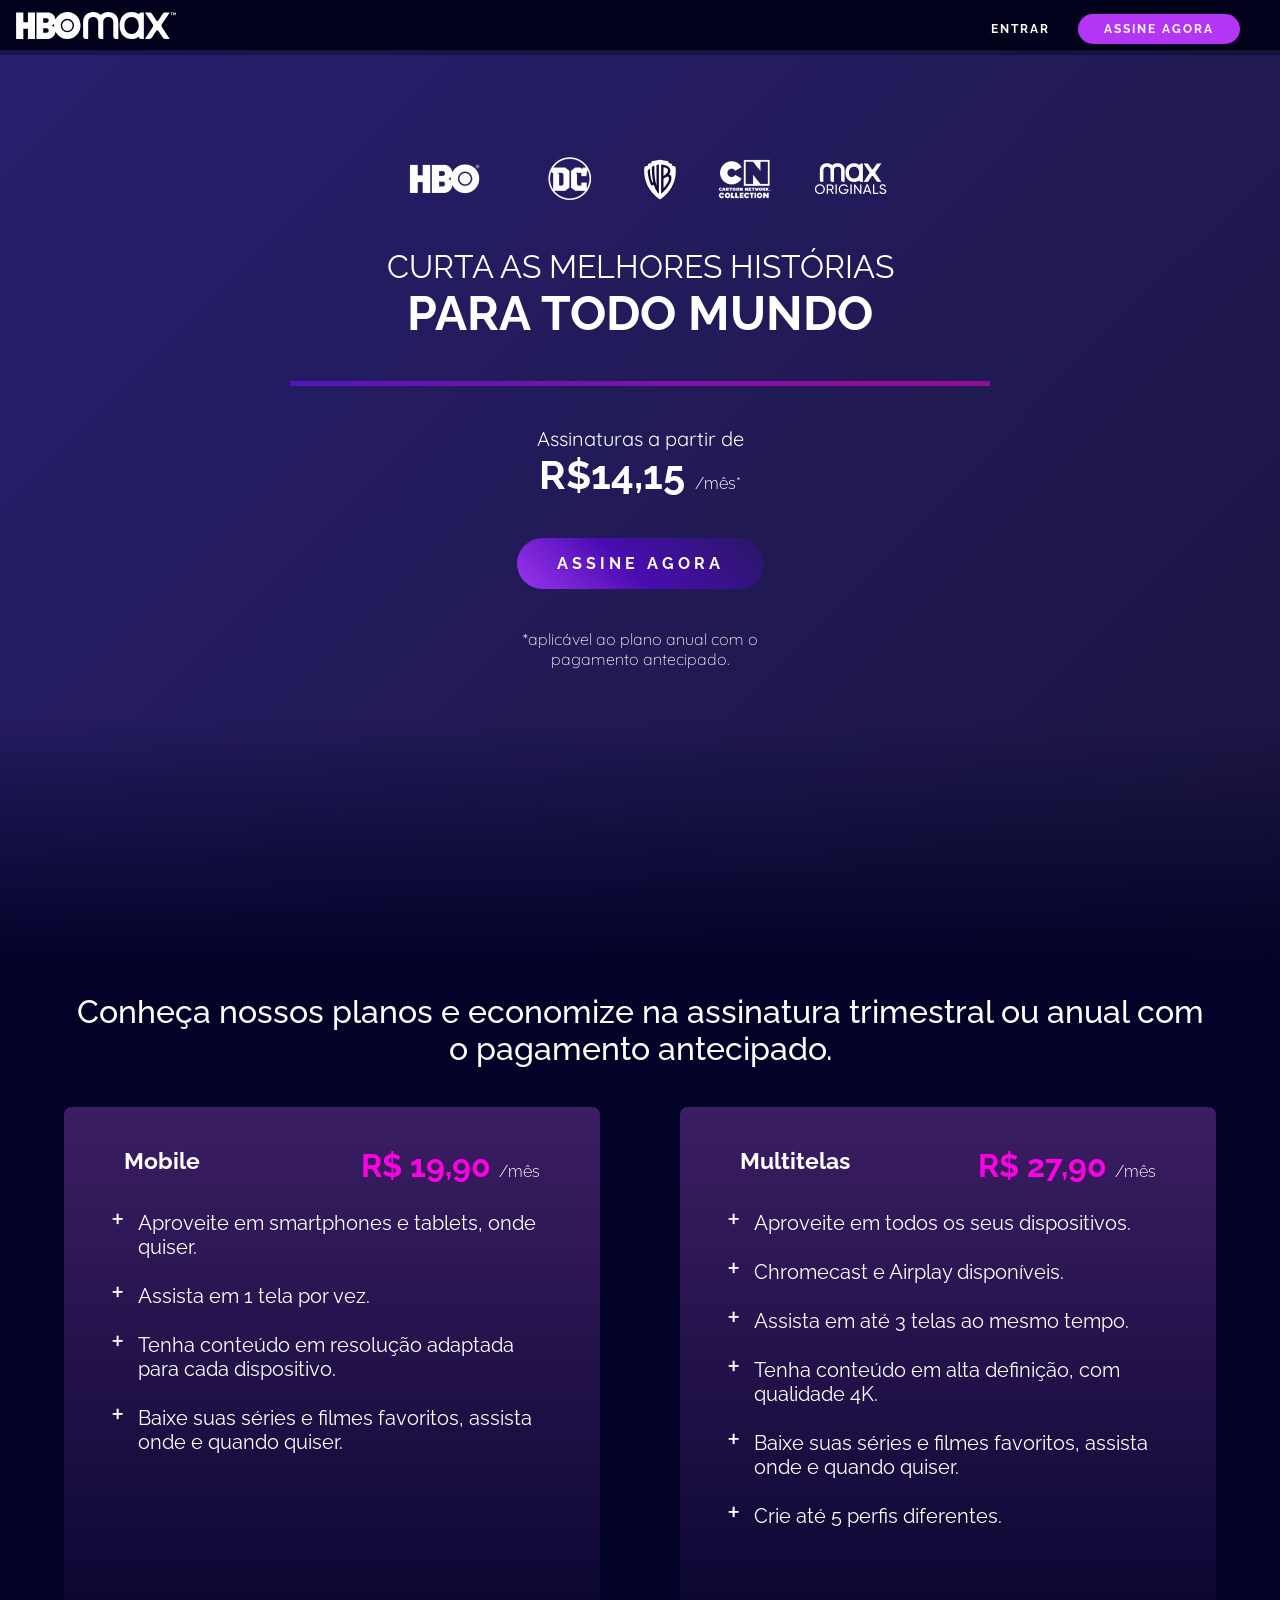
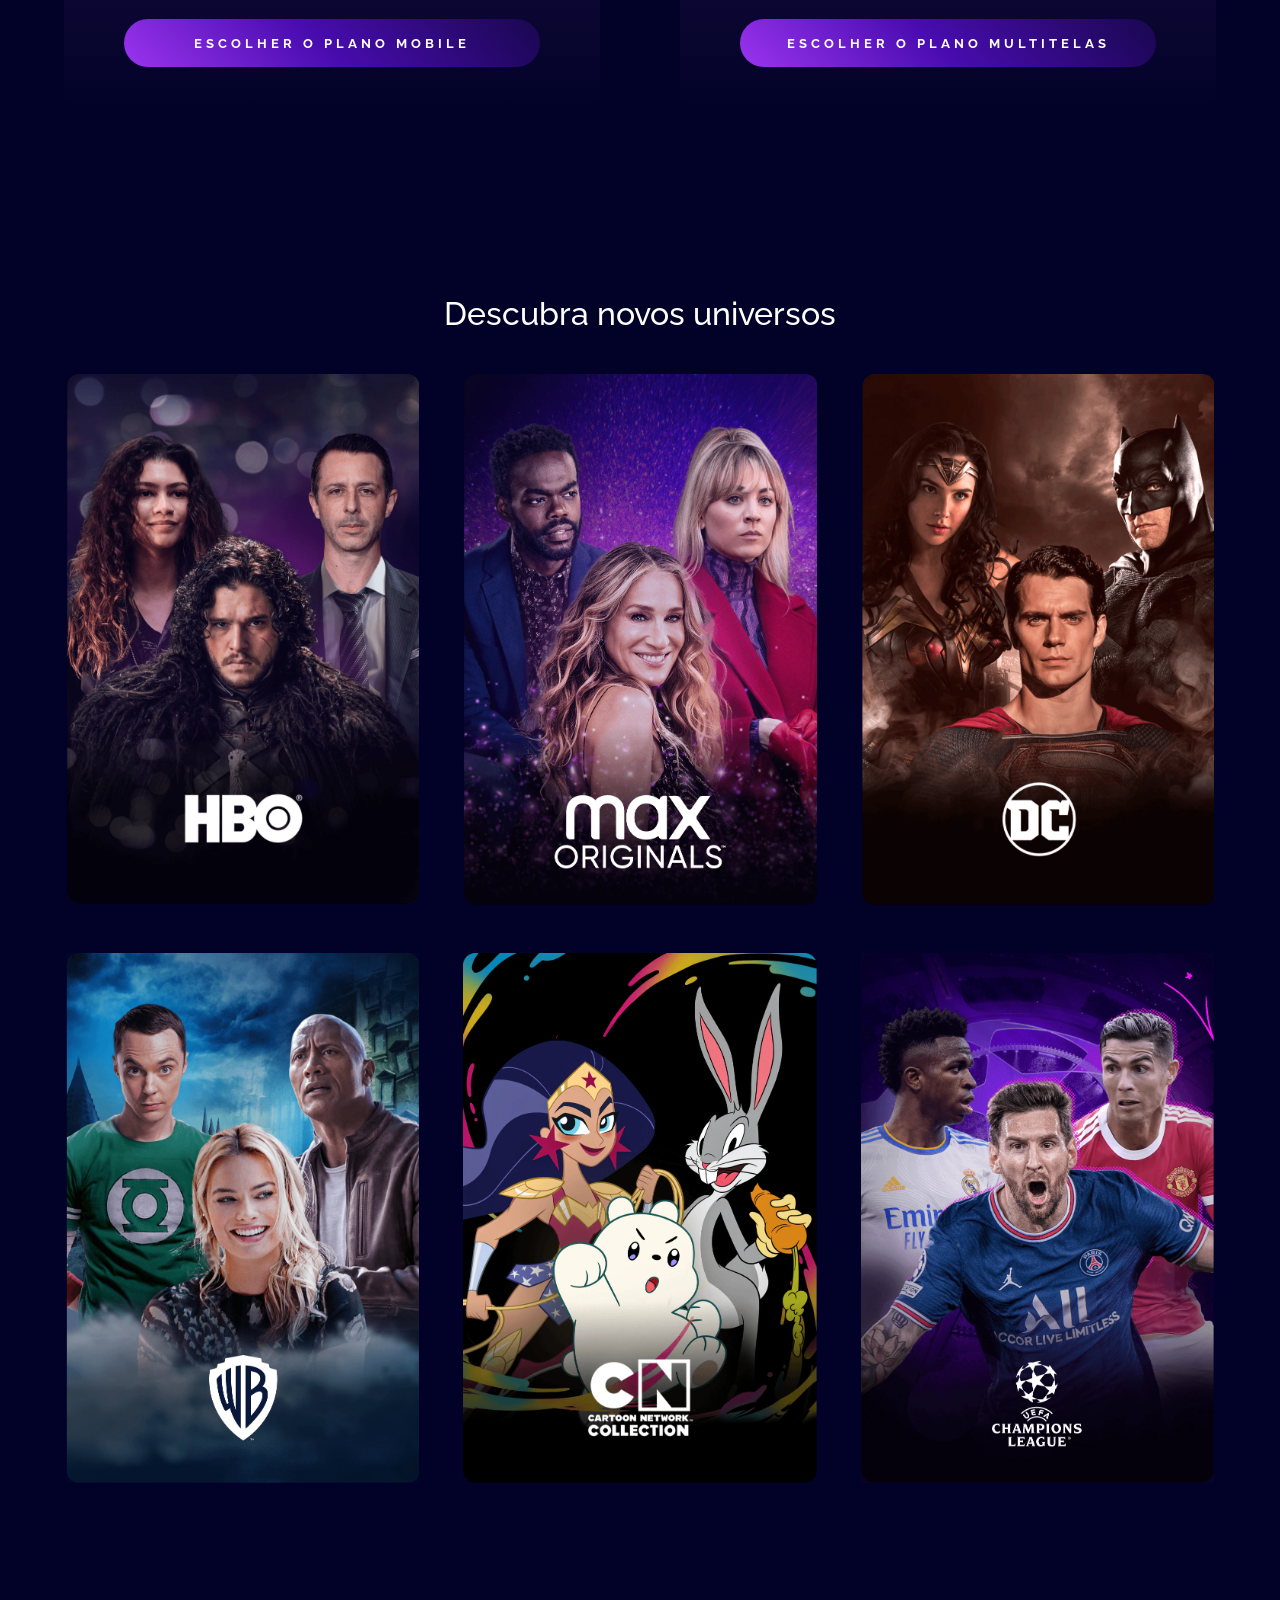
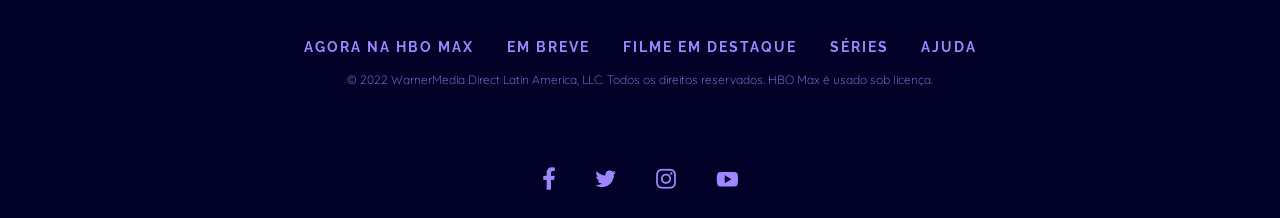
==== index.html @ a7c6635d "Initial commit" ====
<!DOCTYPE html>
<html lang="en">
  <head>
    <meta charset="UTF-8" />
    <meta http-equiv="X-UA-Compatible" content="IE=edge" />
    <meta name="viewport" content="width=device-width, initial-scale=1.0" />
    <link rel="stylesheet" href="/assets/global.css">
    <link rel="stylesheet" href="/assets/index.css" />
    <title>HBO Max</title>
  </head>
  <body>
    <nav class="menu">
      <a href="index.html" class="menu__logo">
        <img
          src="assets/images/hbo-logo.svg"
          alt="Logotipo HBOMax com o nome da marca"
          class="menu__logo-image"
        />
      </a>
      <div>
        <a href="signIn.html" class="menu__item">Entrar</a>
        <a href="#subscription" class="menu__item menu__item--button button">
          Assine Agora
        </a>
      </div>
    </nav>
    <header class="header">
      <div class="header__content">
        <div class="header__channels">
          <img class="header__channel" src="assets/images/hbo.png" alt="HBO" />
          <img class="header__channel" src="assets/images/dc.png" alt="DC" />
          <img
            class="header__channel"
            src="assets/images/wb.png"
            alt="Warner Bross"
          />
          <img
            class="header__channel"
            src="assets/images/cartoon-network_neutral.png"
            alt="Cartoon Network"
          />
          <img
            class="header__channel"
            src="assets/images/max_originals.png"
            alt="Max Originals"
          />
        </div>
        <h1 class="header__title">
          <span class="header__title--light">Curta as melhores histórias</span>
          Para todo mundo
        </h1>
        <div class="divider"></div>
        <div class="offer">
          <p>Assinaturas a partir de</p>
          <p class="offer__price">
            R$14,15 <span class="offer__price--small">/mês*</span>
          </p>
        </div>
        <a href="#subscription" class="button button--gradient header__button">
          Assine agora
        </a>
        <p class="text--small">
          *aplicável ao plano anual com o pagamento antecipado.
        </p>
      </div>
    </header>

    <main>
      <section id="subscription" class="subscription">
        <div class="container">
          <h2 class="title">
            Conheça nossos planos e economize na assinatura trimestral ou anual
            com o pagamento antecipado.
          </h2>
          <div class="subscription__plans">
            <div class="subscription__card">
              <div>
                <div class="subscription__plan">
                  <h3>Mobile</h3>
                  <p class="subscription__price">
                    R$ 19,90 <span class="text--small">/mês</span>
                  </p>
                </div>

                <ul class="subscription__goals">
                  <li class="subscription__description">
                    Aproveite em smartphones e tablets, onde quiser.
                  </li>
                  <li class="subscription__description">
                    Assista em 1 tela por vez.
                  </li>
                  <li class="subscription__description">
                    Tenha conteúdo em resolução adaptada para cada dispositivo.
                  </li>
                  <li class="subscription__description">
                    Baixe suas séries e filmes favoritos, assista onde e quando
                    quiser.
                  </li>
                </ul>
              </div>
              <button class="button button--gradient">
                Escolher o Plano Mobile
              </button>
            </div>

            <div class="subscription__card">
              <div>
                <div class="subscription__plan">
                  <h3>Multitelas</h3>
                  <p class="subscription__price">
                    R$ 27,90 <span class="text--small">/mês</span>
                  </p>
                </div>

                <ul>
                  <li class="subscription__description">
                    Aproveite em todos os seus dispositivos.
                  </li>
                  <li class="subscription__description">
                    Chromecast e Airplay disponíveis.
                  </li>
                  <li class="subscription__description">
                    Assista em até 3 telas ao mesmo tempo.
                  </li>
                  <li class="subscription__description">
                    Tenha conteúdo em alta definição, com qualidade 4K.
                  </li>
                  <li class="subscription__description">
                    Baixe suas séries e filmes favoritos, assista onde e quando
                    quiser.
                  </li>
                  <li class="subscription__description">
                    Crie até 5 perfis diferentes.
                  </li>
                </ul>
              </div>
              <button class="button button--gradient">
                Escolher o Plano Multitelas
              </button>
            </div>
          </div>
        </div>
      </section>

      <section id="contents" class="contents container">
        <h2 class="title">Descubra novos universos</h2>
        <div class="contents__container">
          <div class="contents__card">
            <img
              class="contents__image"
              src="assets/images/hbo-default_0.webp"
              alt="HBO"
            />
          </div>
          <div class="contents__card">
            <img
              class="contents__image"
              src="assets/images/MAX-Default.webp"
              alt="Max Originals"
            />
          </div>
          <div class="contents__card">
            <img
              class="contents__image"
              src="assets/images/DC_Default.webp"
              alt="DC"
            />
          </div>
          <div class="contents__card">
            <img
              class="contents__image"
              src="assets/images/WB-Default.webp"
              alt="Warner Bross"
            />
          </div>
          <div class="contents__card">
            <img
              class="contents__image"
              src="assets/images/CN-Default.webp"
              alt="Cartoon Network"
            />
          </div>
          <div class="contents__card">
            <img
              class="contents__image"
              src="assets/images/UCL-Default.webp"
              alt="UEFA Champions League"
            />
          </div>
        </div>
      </section>
    </main>

    <footer class="footer container">
      <div>
        <a class="footer__link" href="https://www.hbomax.com/br/pt/sitemap">
          Agora na HBO Max
        </a>
        <a class="footer__link" href="https://www.hbomax.com/br/pt/coming-soon">
          Em breve
        </a>
        <a class="footer__link" href="https://www.hbomax.com/br/pt/feature">
          Filme em destaque
        </a>
        <a class="footer__link" href="https://www.hbomax.com/br/pt/series"
          >Séries</a
        >
        <a class="footer__link" href="https://help.hbomax.com/br">Ajuda</a>
      </div>
      <p class="text--small footer__legal">
        © 2022 WarnerMedia Direct Latin America, LLC. Todos os direitos
        reservados. HBO Max é usado sob licença.
      </p>
      <div class="footer__social">
        <a
          href="https://www.facebook.com/HBOMaxBr/"
          class="footer__social-link"
        >
          <img src="assets/images/fb_0.png" alt="Facebook" />
        </a>
        <a href="https://twitter.com/HBOMaxBR" class="footer__social-link">
          <img src="assets/images/twitter_0.png" alt="Twitter" />
        </a>
        <a
          href="https://www.instagram.com/hbomaxbr/"
          class="footer__social-link"
        >
          <img src="assets/images/instagram_0.png" alt="Instagram" />
        </a>
        <a
          href="https://www.youtube.com/c/hbomaxbr"
          class="footer__social-link"
        >
          <img src="assets/images/youtube_0.png" alt="Youtube" />
        </a>
      </div>
    </footer>
  </body>
</html>
---- assets/global.css ----
@import url("https://fonts.googleapis.com/css2?family=Raleway:wght@300;400;500;600;700&display=swap");
@import url("https://fonts.googleapis.com/css2?family=Quicksand:wght@300;400;700&display=swap");

:root {
  --primary-color: #020228;
  --secondary-color: #ff00e5;
  --tertiary-color: #b535f6;
  --btn-bg-color-gradient: linear-gradient(
    45deg,
    #9b34ef 0%,
    #490cb0 20%,
    transparent 50%
  );
  --btn-link-bg-color: #fff;
  --btn-link-color: #000;
  --card-bg-color: linear-gradient(0deg, transparent, #3b1e63);
  --divider-bg-color: linear-gradient(
    90deg,
    #5516ba,
    rgba(255, 0, 229, 0.5) 80%
  );
  --nav-bg-color: rgba(0, 0, 0, 0.3);
  --text-color: #fff;
  --link-color: #9e86ff;
  --form-bg-color: rgba(211, 211, 211, 0.06);
  --form-field-bg-color: rgba(0, 0, 0, 0.2);
  --form-field-border: 1px solid rgba(255, 255, 255, 0.7);
  --form-field-placeholder: rgba(255, 255, 255, 0.7);
  --form-field-error: rgb(255, 76, 76);

  scroll-behavior: smooth;
}

* {
  font-family: "Raleway", sans-serif;
  box-sizing: border-box;
  margin: 0;
  padding: 0;
}

body {
  background-color: var(--primary-color);
  color: var(--text-color);
}

p {
  font-family: "Quicksand", sans-serif;
}

section {
  scroll-margin-top: 80px;
}

.text--small {
  font-size: 1rem;
  font-weight: 300;
}

/* Buttons */

.button {
  padding: 16px 40px;
  background-color: var(--tertiary-color);
  border-radius: 500px;
  font-weight: 700;
  color: var(--text-color);
  text-transform: uppercase;
  text-decoration: none;
  letter-spacing: 4px;
  border: none;
  cursor: pointer;
}

.button.button--gradient {
  background: var(--btn-bg-color-gradient);
  outline: 3px solid transparent;
  transition: background 1s, outline 1s, transform 1s;
  background-size: 250%;
}

.button.button--gradient:hover {
  background-color: transparent;
  background-position: 100%;
  outline: 2px solid var(--secondary-color);
  transform: scale(1.05);
}

/* Navbar */

.menu {
  width: 100%;
  padding: 12px 16px;
  position: fixed;
  top: 0;
  display: flex;
  justify-content: space-between;
  align-items: center;
  background: var(--nav-bg-color);
  z-index: 1;
}

.menu__logo {
  max-width: 160px;
}

.menu__logo-image {
  width: 100%;
}

.menu__item {
  margin-right: 24px;
  font-weight: 700;
  font-size: 0.75rem;
  color: var(--text-color);
  text-decoration: none;
  text-transform: uppercase;
  letter-spacing: 2px;
}

.menu__item--button {
  padding: 8px 26px;
  transition: background 1s, color 1s;
}

.menu__item--button:hover {
  background-color: var(--btn-link-bg-color);
  color: var(--btn-link-color);
}

/* Container */

.container {
  max-width: 1200px;
  margin: auto;
  padding: 24px;
  text-align: center;
}

/* Footer */

.footer__link {
  font-family: "Raleway", sans-serif;
  font-weight: bold;
  color: var(--link-color);
  text-transform: uppercase;
  text-decoration: none;
  margin: 0 14px;
  letter-spacing: 2px;
  transition: color 0.5s;
  font-size: 0.875rem;
}

.footer__link:hover {
  color: var(--text-color);
}

.footer__legal {
  font-size: 0.75rem;
  margin: 16px 0;
  color: var(--link-color);
}

.footer__social {
  display: flex;
  align-items: center;
  justify-content: center;
  gap: 40px;
  margin-top: 80px;
}

/* Media Queries */

@media screen and (max-width: 480px) {
  section {
    scroll-margin-top: 120px;
  }

  .menu {
    padding: 32px 24px;
    flex-direction: column;
    gap: 24px;
  }

  .menu__logo {
    max-width: 100px;
  }

  .menu__item--button {
    margin: 0;
  }

  .header {
    margin-top: 128px !important;
  }

  .footer__link {
    display: block;
    margin-bottom: 16px;
  }
}

/* Custom Scroll */

::-webkit-scrollbar {
  width: 8px;
}

::-webkit-scrollbar-thumb {
  background: var(--tertiary-color);
  border-radius: 10px;
}

::-webkit-scrollbar-thumb:hover {
  background: var(--secondary-color);
}
---- assets/index.css ----
@import url("./global.css");

main {
  background: url("../images/background-subscription.png") no-repeat;
  background-size: cover;
}

/* Header */
.header {
  position: relative;
  margin-top: 50px;
  padding: 100px 0 300px;
  background: linear-gradient(-45deg, #56125b, #0f0f10, #271e6e);
  background-size: 400% 400%;
  animation: gradient 10s ease infinite alternate;
}

.header::after {
  content: "";
  width: 100%;
  height: 250px;
  position: absolute;
  bottom: 0;
  background: linear-gradient(0deg, var(--primary-color), transparent);
}

.header__content {
  margin: auto;
  display: flex;
  flex-direction: column;
  align-items: center;
  gap: 40px;
  padding: 0 40px;
}

.header__channels {
  display: flex;
  flex-wrap: wrap;
  justify-content: center;
  gap: 24px;
}

.header__channel {
  object-fit: contain;
}

.header__title {
  text-transform: uppercase;
  text-align: center;
  font-size: 3rem;
}

.header__title--light {
  display: block;
  font-weight: lighter;
  font-size: 2rem;
}

.header .text--small {
  max-width: 300px;
  text-align: center;
}

.header__button {
  animation: wiggle 2.2s linear infinite;
}

/* Divider */

.divider {
  width: 70%;
  max-width: 700px;
  height: 5px;
  background: var(--divider-bg-color);
}

.offer {
  text-align: center;
  font-size: 1.25rem;
}

.offer__price {
  font-family: "Raleway", sans-serif;
  font-size: 2.5rem;
  font-weight: bold;
}

.offer__price--small {
  font-size: 1rem;
  font-weight: 300;
}

.title {
  font-size: 2rem;
  font-weight: 500;
}

/* Subscription Plans */

.subscription {
  background: url("../images/background-movies-series.png") no-repeat;
  background-size: cover;
  position: relative;
}

.subscription__plans {
  display: flex;
  justify-content: space-around;
  gap: 80px;
  margin: 40px 0;
  perspective: 2000px;
  perspective-origin: top;
}

.subscription__card {
  background: var(--card-bg-color);
  padding: 40px 60px;
  border-radius: 8px;
  display: flex;
  min-height: 600px;
  flex-direction: column;
  justify-content: space-between;
  transition: transform 1s ease-in-out;
}

.subscription__plans:has(.subscription__card:nth-child(1):hover)
  .subscription__card:nth-child(2) {
  transform: rotateY(-45deg);
}

.subscription__plans:has(.subscription__card:nth-child(2):hover)
  .subscription__card:nth-child(1) {
  transform: rotateY(45deg);
}

.subscription__description {
  text-align: left;
  list-style: none;
  font-size: 1.25rem;
  margin-bottom: 14px;
  padding-left: 14px;
}

.subscription__price {
  font-size: 2rem;
  font-family: "Raleway", sans-serif;
  color: var(--secondary-color);
  font-weight: 700;
}

.subscription__price .text--small {
  color: var(--text-color);
}

.subscription__description::marker {
  content: "+";
  font-size: 2rem;
  margin: 0 8px 0 0;
}

.subscription__plan {
  display: flex;
  justify-content: space-between;
  font-size: 1.25rem;
  margin-bottom: 16px;
}

/* Contents */
.contents {
  margin: 100px auto;
}

.contents__container {
  margin-top: 40px;
  display: grid;
  grid-template-columns: repeat(3, 1fr);
  gap: 40px;
}

.contents__card {
  border-radius: 16px;
  background-repeat: no-repeat;
  background-size: cover;
  background-position: center;
  border: 2px solid transparent;
  transition: transform 0.8s, background 0.8s, border 1s;
}

.contents__card:hover {
  transform: scale(1.05);
  border: 2px solid var(--tertiary-color);
}

.contents__card:hover .contents__image {
  opacity: 0;
}

.contents__image {
  width: 100%;
  object-fit: cover;
  object-position: center;
  transition: opacity 2s;
}

/* HBO Content */

.contents__card:nth-child(1):hover {
  background-image: url("../images/hbo-hover_0.webp");
}

/* Max Originals Content */

.contents__card:nth-child(2):hover {
  background-image: url("../images/MAX-Hover.webp");
}

/* DC Content */

.contents__card:nth-child(3):hover {
  background-image: url("../images/DC-Hover.webp");
}

/* WB Content */

.contents__card:nth-child(4):hover {
  background-image: url("../images/WB-Hover.webp");
}

/* CN Content */

.contents__card:nth-child(5):hover {
  background-image: url("../images/CN-Hover.png");
}

/* Champions League Content */

.contents__card:nth-child(6):hover {
  background-image: url("../images/UCL-Hover.webp");
}

/* Media Queries */

@media screen and (max-width: 1200px) {
  .subscription__plans {
    gap: 40px;
  }

  .contents__container {
    gap: 32px;
  }
}

@media screen and (max-width: 1140px) {
  .subscription__plans {
    flex-direction: column;
    align-items: center;
  }

  .subscription__card {
    max-width: 600px;
  }
}

@media screen and (max-width: 800px) {
  .contents__container {
    grid-template-columns: repeat(2, 1fr);
  }
}

@media screen and (max-width: 480px) {
  .subscription__price {
    font-size: 1.5rem;
  }

  .subscription__description {
    font-size: 1rem;
  }

  .subscription__plan {
    flex-direction: column;
    justify-content: center;
  }

  .subscription__card {
    padding: 40px;
  }

  .contents__container {
    grid-template-columns: repeat(6, 100%);
    grid-auto-flow: column;
    overflow: auto hidden;
  }
}

@media (pointer: coarse) {
  .contents__card:hover {
    transform: none;
  }

  .subscription__plans:has(.subscription__card:nth-child(1):hover)
    .subscription__card:nth-child(2),
  .subscription__plans:has(.subscription__card:nth-child(2):hover)
    .subscription__card:nth-child(1) {
    transform: none;
  }
}

/* Animations */

@keyframes gradient {
  0% {
    background-position: 0% 50%;
  }
  50% {
    background-position: 100% 50%;
  }
  100% {
    background-position: 0% 50%;
  }
}

@keyframes wiggle {
  0%,
  10% {
    transform: rotate(0);
  }
  15% {
    transform: rotate(-15deg);
  }
  20% {
    transform: rotate(10deg);
  }
  25% {
    transform: rotate(-10deg);
  }
  30% {
    transform: rotate(10deg);
  }
  35% {
    transform: rotate(-10deg);
  }
  40%,
  100% {
    transform: rotate(0);
  }
}
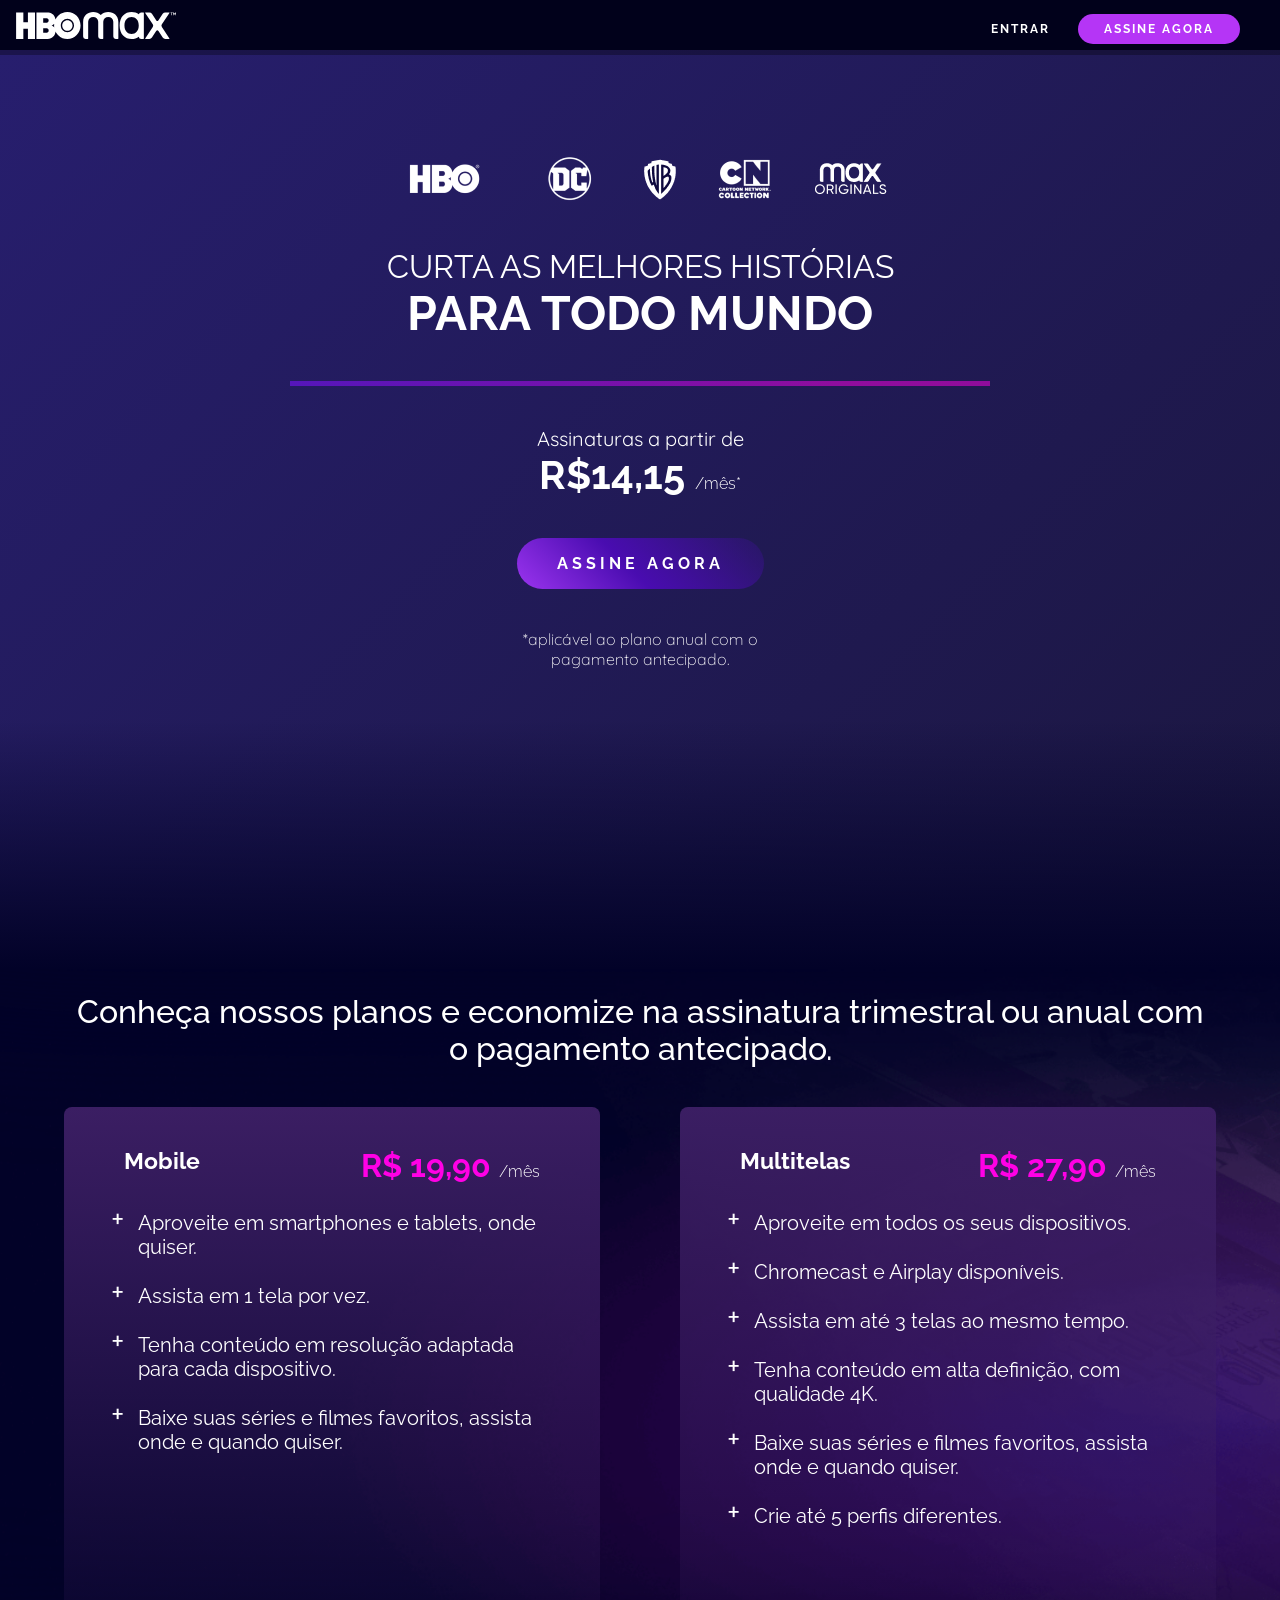
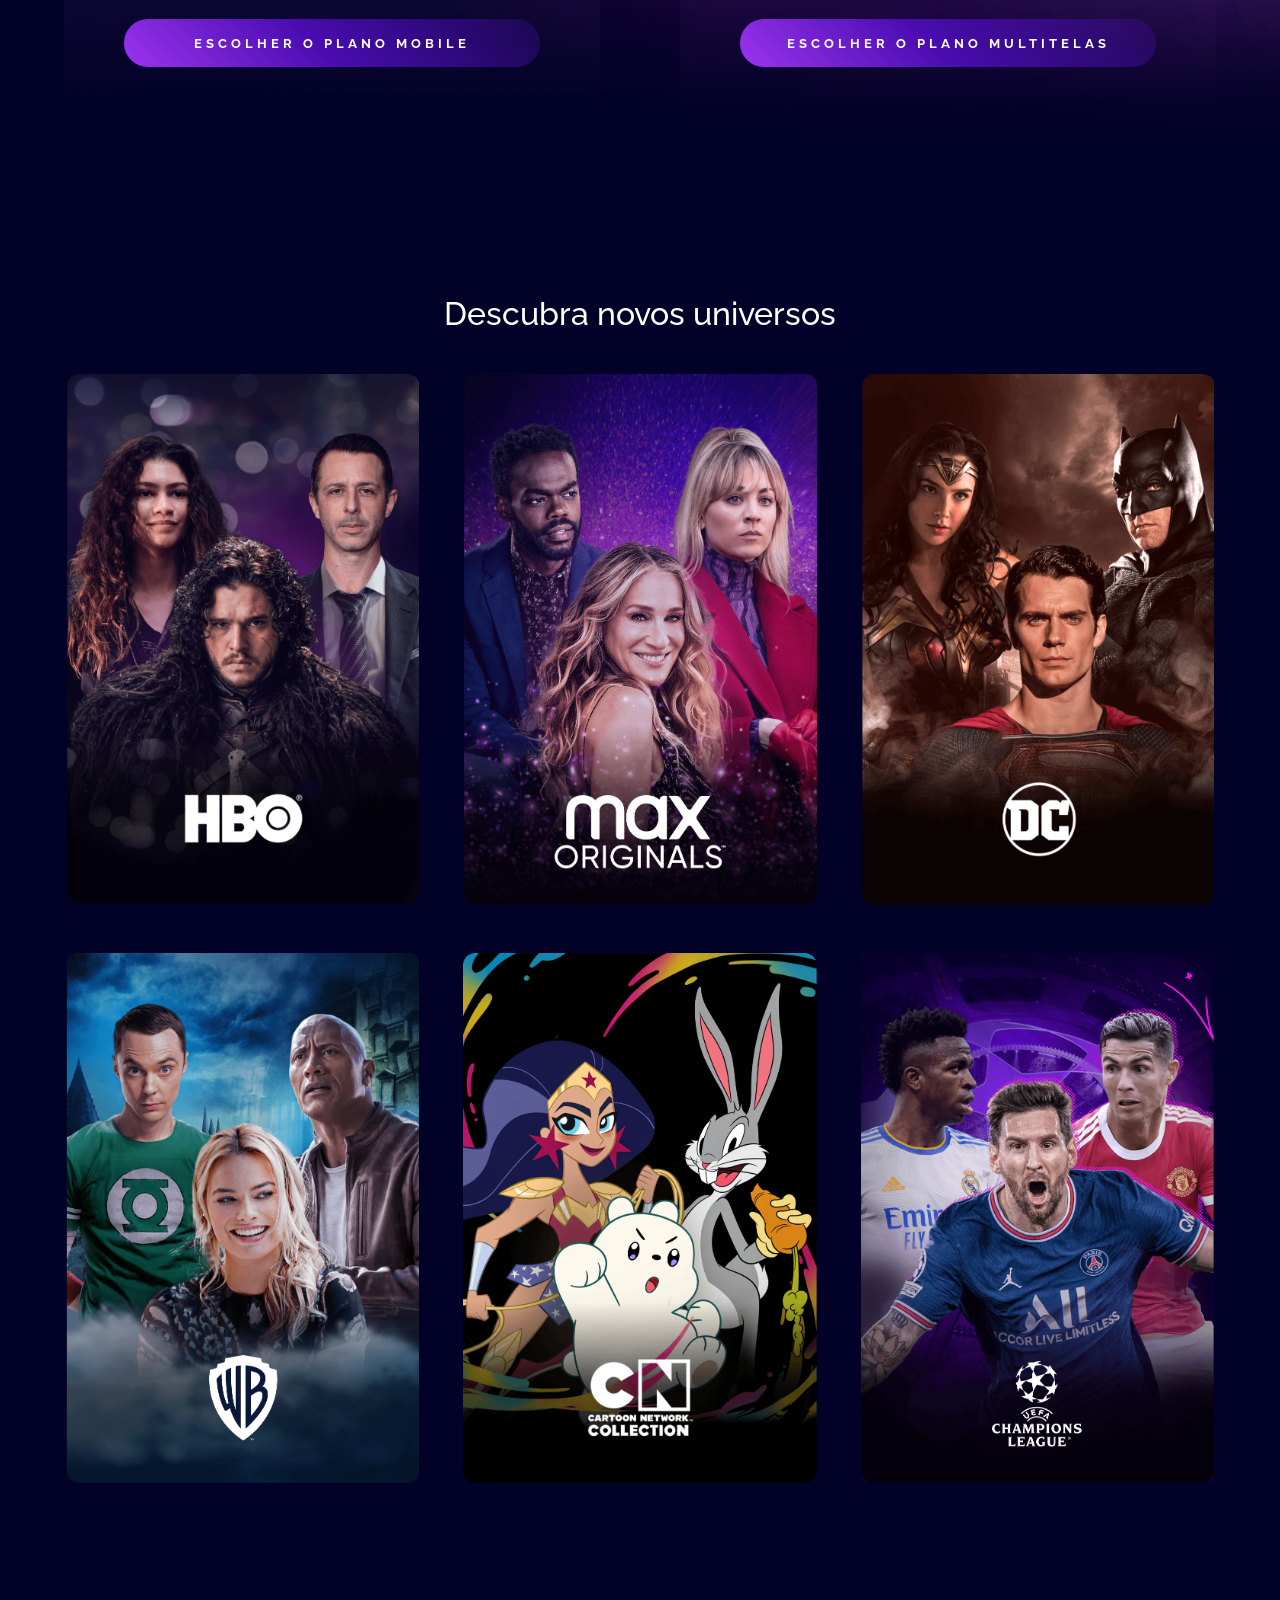
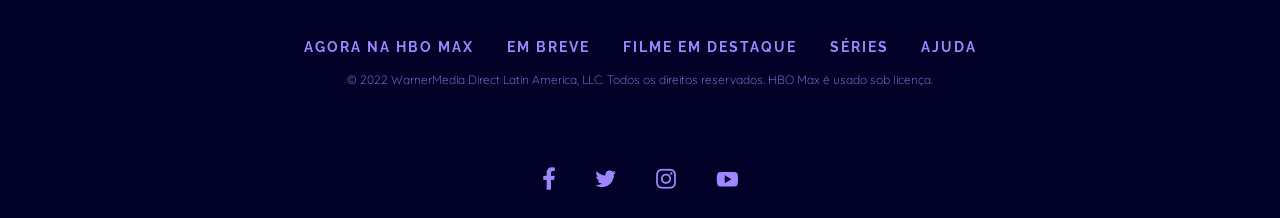
==== commit 331a8b68: "Criei pasta css" ====
--- a/index.html
+++ b/index.html
@@ -4,8 +4,8 @@
     <meta charset="UTF-8" />
     <meta http-equiv="X-UA-Compatible" content="IE=edge" />
     <meta name="viewport" content="width=device-width, initial-scale=1.0" />
-    <link rel="stylesheet" href="/assets/global.css">
-    <link rel="stylesheet" href="/assets/index.css" />
+    <link rel="stylesheet" href="/assets/css/global.css">
+    <link rel="stylesheet" href="/assets/css/index.css" />
     <title>HBO Max</title>
   </head>
   <body>
--- a/assets/css/global.css
+++ b/assets/css/global.css
@@ -0,0 +1,215 @@
+@import url("https://fonts.googleapis.com/css2?family=Raleway:wght@300;400;500;600;700&display=swap");
+@import url("https://fonts.googleapis.com/css2?family=Quicksand:wght@300;400;700&display=swap");
+
+:root {
+  --primary-color: #020228;
+  --secondary-color: #ff00e5;
+  --tertiary-color: #b535f6;
+  --btn-bg-color-gradient: linear-gradient(
+    45deg,
+    #9b34ef 0%,
+    #490cb0 20%,
+    transparent 50%
+  );
+  --btn-link-bg-color: #fff;
+  --btn-link-color: #000;
+  --card-bg-color: linear-gradient(0deg, transparent, #3b1e63);
+  --divider-bg-color: linear-gradient(
+    90deg,
+    #5516ba,
+    rgba(255, 0, 229, 0.5) 80%
+  );
+  --nav-bg-color: rgba(0, 0, 0, 0.3);
+  --text-color: #fff;
+  --link-color: #9e86ff;
+  --form-bg-color: rgba(211, 211, 211, 0.06);
+  --form-field-bg-color: rgba(0, 0, 0, 0.2);
+  --form-field-border: 1px solid rgba(255, 255, 255, 0.7);
+  --form-field-placeholder: rgba(255, 255, 255, 0.7);
+  --form-field-error: rgb(255, 76, 76);
+
+  scroll-behavior: smooth;
+}
+
+* {
+  font-family: "Raleway", sans-serif;
+  box-sizing: border-box;
+  margin: 0;
+  padding: 0;
+}
+
+body {
+  background-color: var(--primary-color);
+  color: var(--text-color);
+}
+
+p {
+  font-family: "Quicksand", sans-serif;
+}
+
+section {
+  scroll-margin-top: 80px;
+}
+
+.text--small {
+  font-size: 1rem;
+  font-weight: 300;
+}
+
+/* Buttons */
+
+.button {
+  padding: 16px 40px;
+  background-color: var(--tertiary-color);
+  border-radius: 500px;
+  font-weight: 700;
+  color: var(--text-color);
+  text-transform: uppercase;
+  text-decoration: none;
+  letter-spacing: 4px;
+  border: none;
+  cursor: pointer;
+}
+
+.button.button--gradient {
+  background: var(--btn-bg-color-gradient);
+  outline: 3px solid transparent;
+  transition: background 1s, outline 1s, transform 1s;
+  background-size: 250%;
+}
+
+.button.button--gradient:hover {
+  background-color: transparent;
+  background-position: 100%;
+  outline: 2px solid var(--secondary-color);
+  transform: scale(1.05);
+}
+
+/* Navbar */
+
+.menu {
+  width: 100%;
+  padding: 12px 16px;
+  position: fixed;
+  top: 0;
+  display: flex;
+  justify-content: space-between;
+  align-items: center;
+  background: var(--nav-bg-color);
+  z-index: 1;
+}
+
+.menu__logo {
+  max-width: 160px;
+}
+
+.menu__logo-image {
+  width: 100%;
+}
+
+.menu__item {
+  margin-right: 24px;
+  font-weight: 700;
+  font-size: 0.75rem;
+  color: var(--text-color);
+  text-decoration: none;
+  text-transform: uppercase;
+  letter-spacing: 2px;
+}
+
+.menu__item--button {
+  padding: 8px 26px;
+  transition: background 1s, color 1s;
+}
+
+.menu__item--button:hover {
+  background-color: var(--btn-link-bg-color);
+  color: var(--btn-link-color);
+}
+
+/* Container */
+
+.container {
+  max-width: 1200px;
+  margin: auto;
+  padding: 24px;
+  text-align: center;
+}
+
+/* Footer */
+
+.footer__link {
+  font-family: "Raleway", sans-serif;
+  font-weight: bold;
+  color: var(--link-color);
+  text-transform: uppercase;
+  text-decoration: none;
+  margin: 0 14px;
+  letter-spacing: 2px;
+  transition: color 0.5s;
+  font-size: 0.875rem;
+}
+
+.footer__link:hover {
+  color: var(--text-color);
+}
+
+.footer__legal {
+  font-size: 0.75rem;
+  margin: 16px 0;
+  color: var(--link-color);
+}
+
+.footer__social {
+  display: flex;
+  align-items: center;
+  justify-content: center;
+  gap: 40px;
+  margin-top: 80px;
+}
+
+/* Media Queries */
+
+@media screen and (max-width: 480px) {
+  section {
+    scroll-margin-top: 120px;
+  }
+
+  .menu {
+    padding: 32px 24px;
+    flex-direction: column;
+    gap: 24px;
+  }
+
+  .menu__logo {
+    max-width: 100px;
+  }
+
+  .menu__item--button {
+    margin: 0;
+  }
+
+  .header {
+    margin-top: 128px !important;
+  }
+
+  .footer__link {
+    display: block;
+    margin-bottom: 16px;
+  }
+}
+
+/* Custom Scroll */
+
+::-webkit-scrollbar {
+  width: 8px;
+}
+
+::-webkit-scrollbar-thumb {
+  background: var(--tertiary-color);
+  border-radius: 10px;
+}
+
+::-webkit-scrollbar-thumb:hover {
+  background: var(--secondary-color);
+}
--- a/assets/css/index.css
+++ b/assets/css/index.css
@@ -0,0 +1,346 @@
+@import url("./global.css");
+
+main {
+  background: url("../images/background-subscription.png") no-repeat;
+  background-size: cover;
+}
+
+/* Header */
+.header {
+  position: relative;
+  margin-top: 50px;
+  padding: 100px 0 300px;
+  background: linear-gradient(-45deg, #56125b, #0f0f10, #271e6e);
+  background-size: 400% 400%;
+  animation: gradient 10s ease infinite alternate;
+}
+
+.header::after {
+  content: "";
+  width: 100%;
+  height: 250px;
+  position: absolute;
+  bottom: 0;
+  background: linear-gradient(0deg, var(--primary-color), transparent);
+}
+
+.header__content {
+  margin: auto;
+  display: flex;
+  flex-direction: column;
+  align-items: center;
+  gap: 40px;
+  padding: 0 40px;
+}
+
+.header__channels {
+  display: flex;
+  flex-wrap: wrap;
+  justify-content: center;
+  gap: 24px;
+}
+
+.header__channel {
+  object-fit: contain;
+}
+
+.header__title {
+  text-transform: uppercase;
+  text-align: center;
+  font-size: 3rem;
+}
+
+.header__title--light {
+  display: block;
+  font-weight: lighter;
+  font-size: 2rem;
+}
+
+.header .text--small {
+  max-width: 300px;
+  text-align: center;
+}
+
+.header__button {
+  animation: wiggle 2.2s linear infinite;
+}
+
+/* Divider */
+
+.divider {
+  width: 70%;
+  max-width: 700px;
+  height: 5px;
+  background: var(--divider-bg-color);
+}
+
+.offer {
+  text-align: center;
+  font-size: 1.25rem;
+}
+
+.offer__price {
+  font-family: "Raleway", sans-serif;
+  font-size: 2.5rem;
+  font-weight: bold;
+}
+
+.offer__price--small {
+  font-size: 1rem;
+  font-weight: 300;
+}
+
+.title {
+  font-size: 2rem;
+  font-weight: 500;
+}
+
+/* Subscription Plans */
+
+.subscription {
+  background: url("../images/background-movies-series.png") no-repeat;
+  background-size: cover;
+  position: relative;
+}
+
+.subscription__plans {
+  display: flex;
+  justify-content: space-around;
+  gap: 80px;
+  margin: 40px 0;
+  perspective: 2000px;
+  perspective-origin: top;
+}
+
+.subscription__card {
+  background: var(--card-bg-color);
+  padding: 40px 60px;
+  border-radius: 8px;
+  display: flex;
+  min-height: 600px;
+  flex-direction: column;
+  justify-content: space-between;
+  transition: transform 1s ease-in-out;
+}
+
+.subscription__plans:has(.subscription__card:nth-child(1):hover)
+  .subscription__card:nth-child(2) {
+  transform: rotateY(-45deg);
+}
+
+.subscription__plans:has(.subscription__card:nth-child(2):hover)
+  .subscription__card:nth-child(1) {
+  transform: rotateY(45deg);
+}
+
+.subscription__description {
+  text-align: left;
+  list-style: none;
+  font-size: 1.25rem;
+  margin-bottom: 14px;
+  padding-left: 14px;
+}
+
+.subscription__price {
+  font-size: 2rem;
+  font-family: "Raleway", sans-serif;
+  color: var(--secondary-color);
+  font-weight: 700;
+}
+
+.subscription__price .text--small {
+  color: var(--text-color);
+}
+
+.subscription__description::marker {
+  content: "+";
+  font-size: 2rem;
+  margin: 0 8px 0 0;
+}
+
+.subscription__plan {
+  display: flex;
+  justify-content: space-between;
+  font-size: 1.25rem;
+  margin-bottom: 16px;
+}
+
+/* Contents */
+.contents {
+  margin: 100px auto;
+}
+
+.contents__container {
+  margin-top: 40px;
+  display: grid;
+  grid-template-columns: repeat(3, 1fr);
+  gap: 40px;
+}
+
+.contents__card {
+  border-radius: 16px;
+  background-repeat: no-repeat;
+  background-size: cover;
+  background-position: center;
+  border: 2px solid transparent;
+  transition: transform 0.8s, background 0.8s, border 1s;
+}
+
+.contents__card:hover {
+  transform: scale(1.05);
+  border: 2px solid var(--tertiary-color);
+}
+
+.contents__card:hover .contents__image {
+  opacity: 0;
+}
+
+.contents__image {
+  width: 100%;
+  object-fit: cover;
+  object-position: center;
+  transition: opacity 2s;
+}
+
+/* HBO Content */
+
+.contents__card:nth-child(1):hover {
+  background-image: url("../images/hbo-hover_0.webp");
+}
+
+/* Max Originals Content */
+
+.contents__card:nth-child(2):hover {
+  background-image: url("../images/MAX-Hover.webp");
+}
+
+/* DC Content */
+
+.contents__card:nth-child(3):hover {
+  background-image: url("../images/DC-Hover.webp");
+}
+
+/* WB Content */
+
+.contents__card:nth-child(4):hover {
+  background-image: url("../images/WB-Hover.webp");
+}
+
+/* CN Content */
+
+.contents__card:nth-child(5):hover {
+  background-image: url("../images/CN-Hover.png");
+}
+
+/* Champions League Content */
+
+.contents__card:nth-child(6):hover {
+  background-image: url("../images/UCL-Hover.webp");
+}
+
+/* Media Queries */
+
+@media screen and (max-width: 1200px) {
+  .subscription__plans {
+    gap: 40px;
+  }
+
+  .contents__container {
+    gap: 32px;
+  }
+}
+
+@media screen and (max-width: 1140px) {
+  .subscription__plans {
+    flex-direction: column;
+    align-items: center;
+  }
+
+  .subscription__card {
+    max-width: 600px;
+  }
+}
+
+@media screen and (max-width: 800px) {
+  .contents__container {
+    grid-template-columns: repeat(2, 1fr);
+  }
+}
+
+@media screen and (max-width: 480px) {
+  .subscription__price {
+    font-size: 1.5rem;
+  }
+
+  .subscription__description {
+    font-size: 1rem;
+  }
+
+  .subscription__plan {
+    flex-direction: column;
+    justify-content: center;
+  }
+
+  .subscription__card {
+    padding: 40px;
+  }
+
+  .contents__container {
+    grid-template-columns: repeat(6, 100%);
+    grid-auto-flow: column;
+    overflow: auto hidden;
+  }
+}
+
+@media (pointer: coarse) {
+  .contents__card:hover {
+    transform: none;
+  }
+
+  .subscription__plans:has(.subscription__card:nth-child(1):hover)
+    .subscription__card:nth-child(2),
+  .subscription__plans:has(.subscription__card:nth-child(2):hover)
+    .subscription__card:nth-child(1) {
+    transform: none;
+  }
+}
+
+/* Animations */
+
+@keyframes gradient {
+  0% {
+    background-position: 0% 50%;
+  }
+  50% {
+    background-position: 100% 50%;
+  }
+  100% {
+    background-position: 0% 50%;
+  }
+}
+
+@keyframes wiggle {
+  0%,
+  10% {
+    transform: rotate(0);
+  }
+  15% {
+    transform: rotate(-15deg);
+  }
+  20% {
+    transform: rotate(10deg);
+  }
+  25% {
+    transform: rotate(-10deg);
+  }
+  30% {
+    transform: rotate(10deg);
+  }
+  35% {
+    transform: rotate(-10deg);
+  }
+  40%,
+  100% {
+    transform: rotate(0);
+  }
+}
